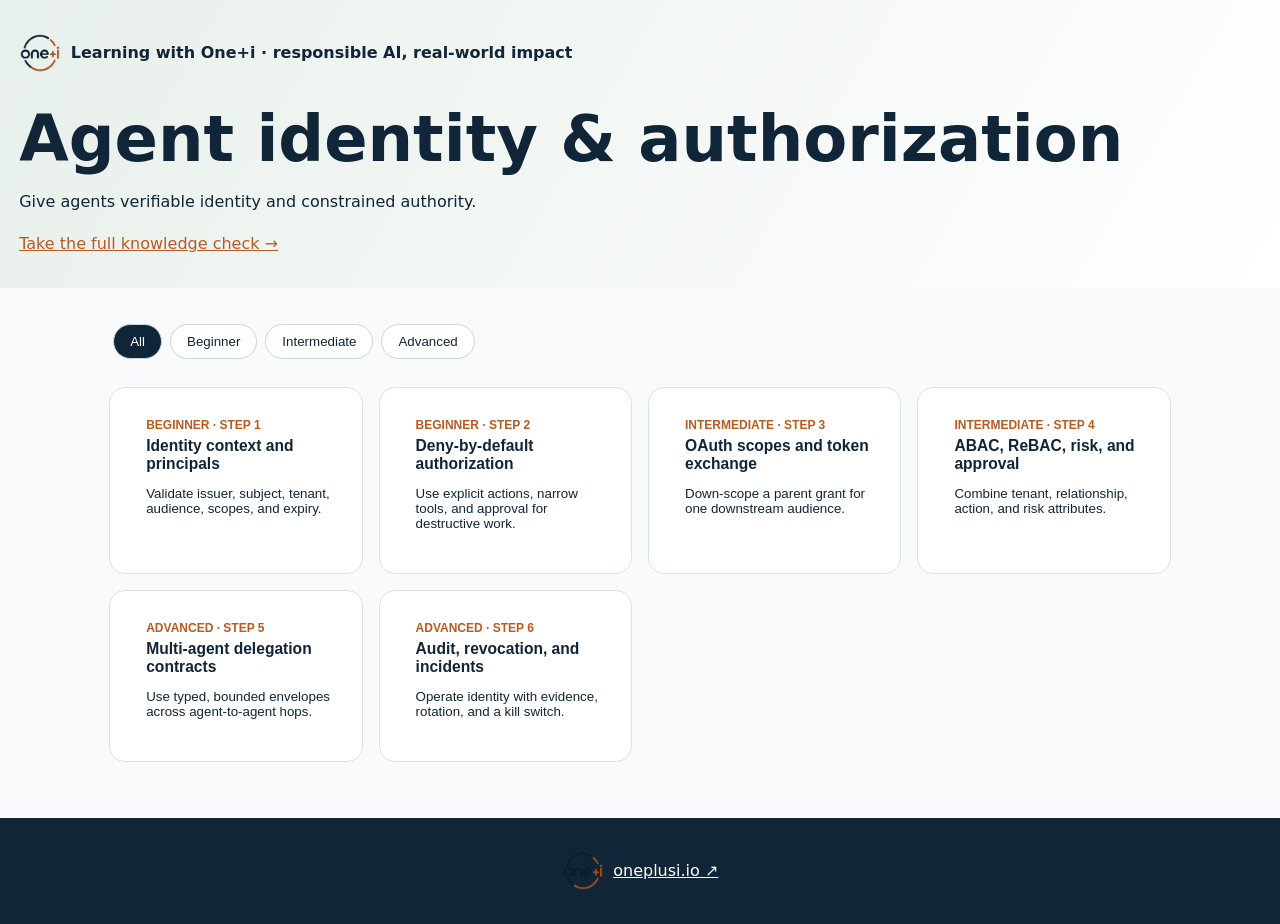
==== hub/index.html @ 68253ec9 "Build agent identity and authorization course" ====
<!doctype html><html lang="en"><head><meta charset="utf-8"><meta name="viewport" content="width=device-width,initial-scale=1"><title>Agent Identity Learning Hub</title><link rel="stylesheet" href="styles.css"></head><body><header><a class="brand" href="https://oneplusi.io"><img src="assets/one-plus-i.png" alt="One+i"> Learning with One+i · responsible AI, real-world impact</a><h1>Agent identity &amp; authorization</h1><p>Give agents verifiable identity and constrained authority.</p><a href="quiz/">Take the full knowledge check →</a></header><main><nav><button class="active" data-level="all">All</button><button data-level="beginner">Beginner</button><button data-level="intermediate">Intermediate</button><button data-level="advanced">Advanced</button></nav><section id="lessons" class="cards"></section><section id="workspace" hidden><span id="level"></span><h2 id="title"></h2><p id="summary"></p><div class="tabs"><button class="active" data-tab="learn">Learn</button><button data-tab="lab">Lab</button><button data-tab="checkpoint">Checkpoint</button></div><article id="learn"></article><article id="lab" hidden></article><article id="checkpoint" hidden></article></section></main><footer><img src="assets/one-plus-i.png" alt="One+i"> <a href="https://oneplusi.io">oneplusi.io ↗</a></footer><script src="lessons.js"></script><script src="app.js"></script></body></html>
---- hub/styles.css ----
:root{--ink:#102537;--accent:#b95a20}*{box-sizing:border-box}body{margin:0;background:#f8fafb;color:var(--ink);font:16px/1.6 system-ui}header,main{max-width:1100px;margin:auto;padding:2rem 1.2rem}header{max-width:none;background:linear-gradient(120deg,#e8f0eb,#fff)}.brand{display:flex;align-items:center;gap:.6rem;color:var(--ink);text-decoration:none;font-weight:600}.brand img,footer img{width:42px;height:42px;object-fit:contain}h1{font-size:clamp(2rem,5vw,4rem);line-height:1.05;margin:2rem 0 .5rem}a{color:var(--accent)}button{border:1px solid #cad6d7;background:white;padding:.55rem 1rem;border-radius:999px;margin:.25rem;cursor:pointer;color:var(--ink)}button.active{background:var(--ink);color:#fff}.cards{display:grid;grid-template-columns:repeat(auto-fit,minmax(250px,1fr));gap:1rem;margin:1.5rem 0}.card{background:#fff;border:1px solid #dae3e3;border-radius:16px;padding:1rem}.card button{border:0;text-align:left;width:100%;border-radius:0}.badge{color:var(--accent);font-size:.75rem;font-weight:800;text-transform:uppercase}.card h3{margin:.3rem 0}.workspace{background:#fff;border:1px solid #d5dfdf;border-radius:18px;padding:1.5rem;scroll-margin-top:1rem}#workspace{padding-bottom:3rem}article{max-width:850px;padding:1rem 0}pre{background:#102537;color:#fff;padding:1rem;border-radius:8px;overflow:auto}.question{border-top:1px solid #ddd;padding:1rem 0}.question label{display:block;border:1px solid #ddd;padding:.4rem;margin:.3rem 0;border-radius:8px}.result{color:var(--accent);font-weight:700}footer{display:flex;align-items:center;justify-content:center;gap:.6rem;padding:2rem;background:#102537;color:#fff}footer a{color:#fff}
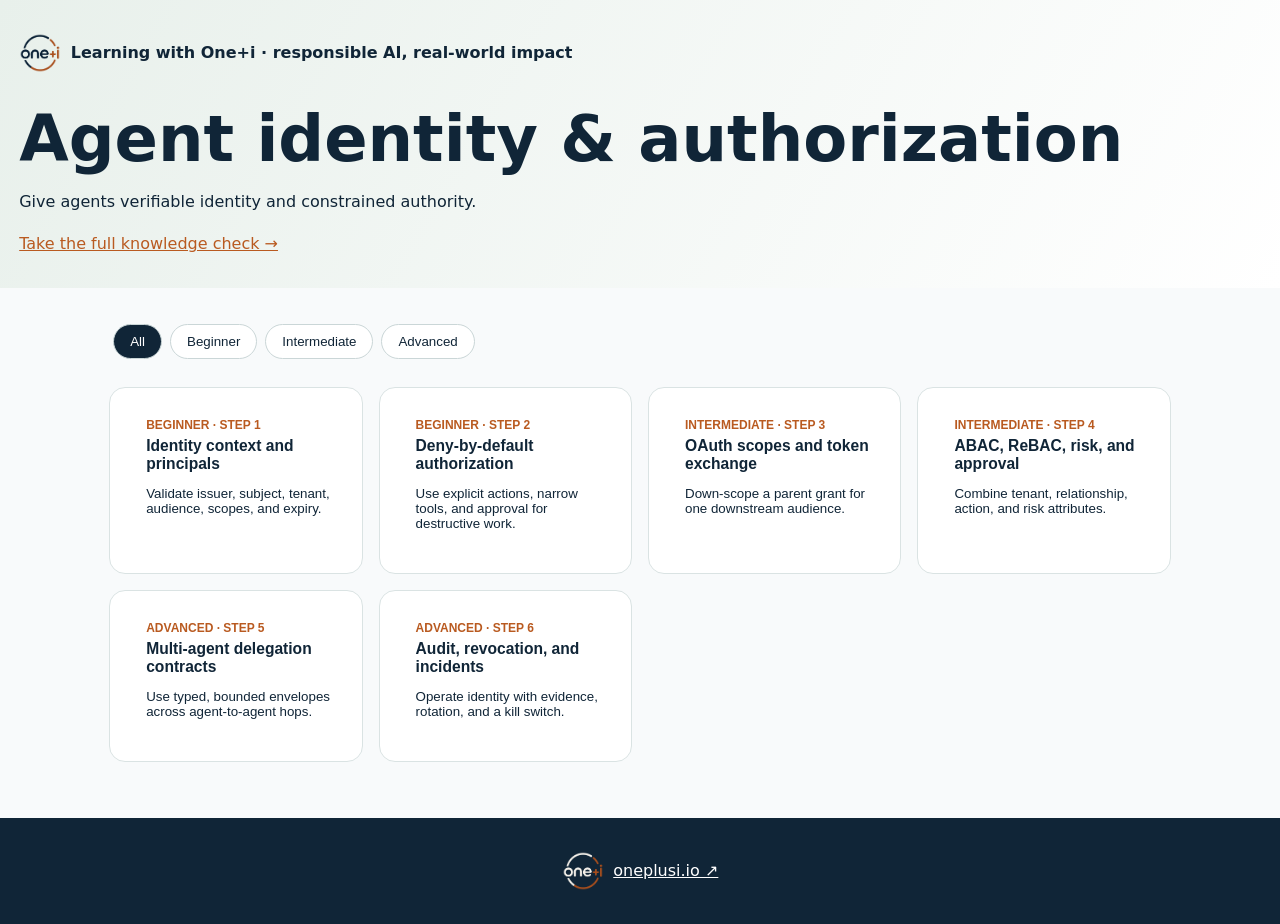
==== commit d11fea17: "Use light One+i mark on dark footers" ====
--- a/hub/index.html
+++ b/hub/index.html
@@ -1 +1 @@
-<!doctype html><html lang="en"><head><meta charset="utf-8"><meta name="viewport" content="width=device-width,initial-scale=1"><title>Agent Identity Learning Hub</title><link rel="stylesheet" href="styles.css"></head><body><header><a class="brand" href="https://oneplusi.io"><img src="assets/one-plus-i.png" alt="One+i"> Learning with One+i · responsible AI, real-world impact</a><h1>Agent identity &amp; authorization</h1><p>Give agents verifiable identity and constrained authority.</p><a href="quiz/">Take the full knowledge check →</a></header><main><nav><button class="active" data-level="all">All</button><button data-level="beginner">Beginner</button><button data-level="intermediate">Intermediate</button><button data-level="advanced">Advanced</button></nav><section id="lessons" class="cards"></section><section id="workspace" hidden><span id="level"></span><h2 id="title"></h2><p id="summary"></p><div class="tabs"><button class="active" data-tab="learn">Learn</button><button data-tab="lab">Lab</button><button data-tab="checkpoint">Checkpoint</button></div><article id="learn"></article><article id="lab" hidden></article><article id="checkpoint" hidden></article></section></main><footer><img src="assets/one-plus-i.png" alt="One+i"> <a href="https://oneplusi.io">oneplusi.io ↗</a></footer><script src="lessons.js"></script><script src="app.js"></script></body></html>
+<!doctype html><html lang="en"><head><meta charset="utf-8"><meta name="viewport" content="width=device-width,initial-scale=1"><title>Agent Identity Learning Hub</title><link rel="stylesheet" href="styles.css"></head><body><header><a class="brand" href="https://oneplusi.io"><img src="assets/one-plus-i.png" alt="One+i"> Learning with One+i · responsible AI, real-world impact</a><h1>Agent identity &amp; authorization</h1><p>Give agents verifiable identity and constrained authority.</p><a href="quiz/">Take the full knowledge check →</a></header><main><nav><button class="active" data-level="all">All</button><button data-level="beginner">Beginner</button><button data-level="intermediate">Intermediate</button><button data-level="advanced">Advanced</button></nav><section id="lessons" class="cards"></section><section id="workspace" hidden><span id="level"></span><h2 id="title"></h2><p id="summary"></p><div class="tabs"><button class="active" data-tab="learn">Learn</button><button data-tab="lab">Lab</button><button data-tab="checkpoint">Checkpoint</button></div><article id="learn"></article><article id="lab" hidden></article><article id="checkpoint" hidden></article></section></main><footer><img src="assets/one-plus-i-light.png" alt="One+i"> <a href="https://oneplusi.io">oneplusi.io ↗</a></footer><script src="lessons.js"></script><script src="app.js"></script></body></html>
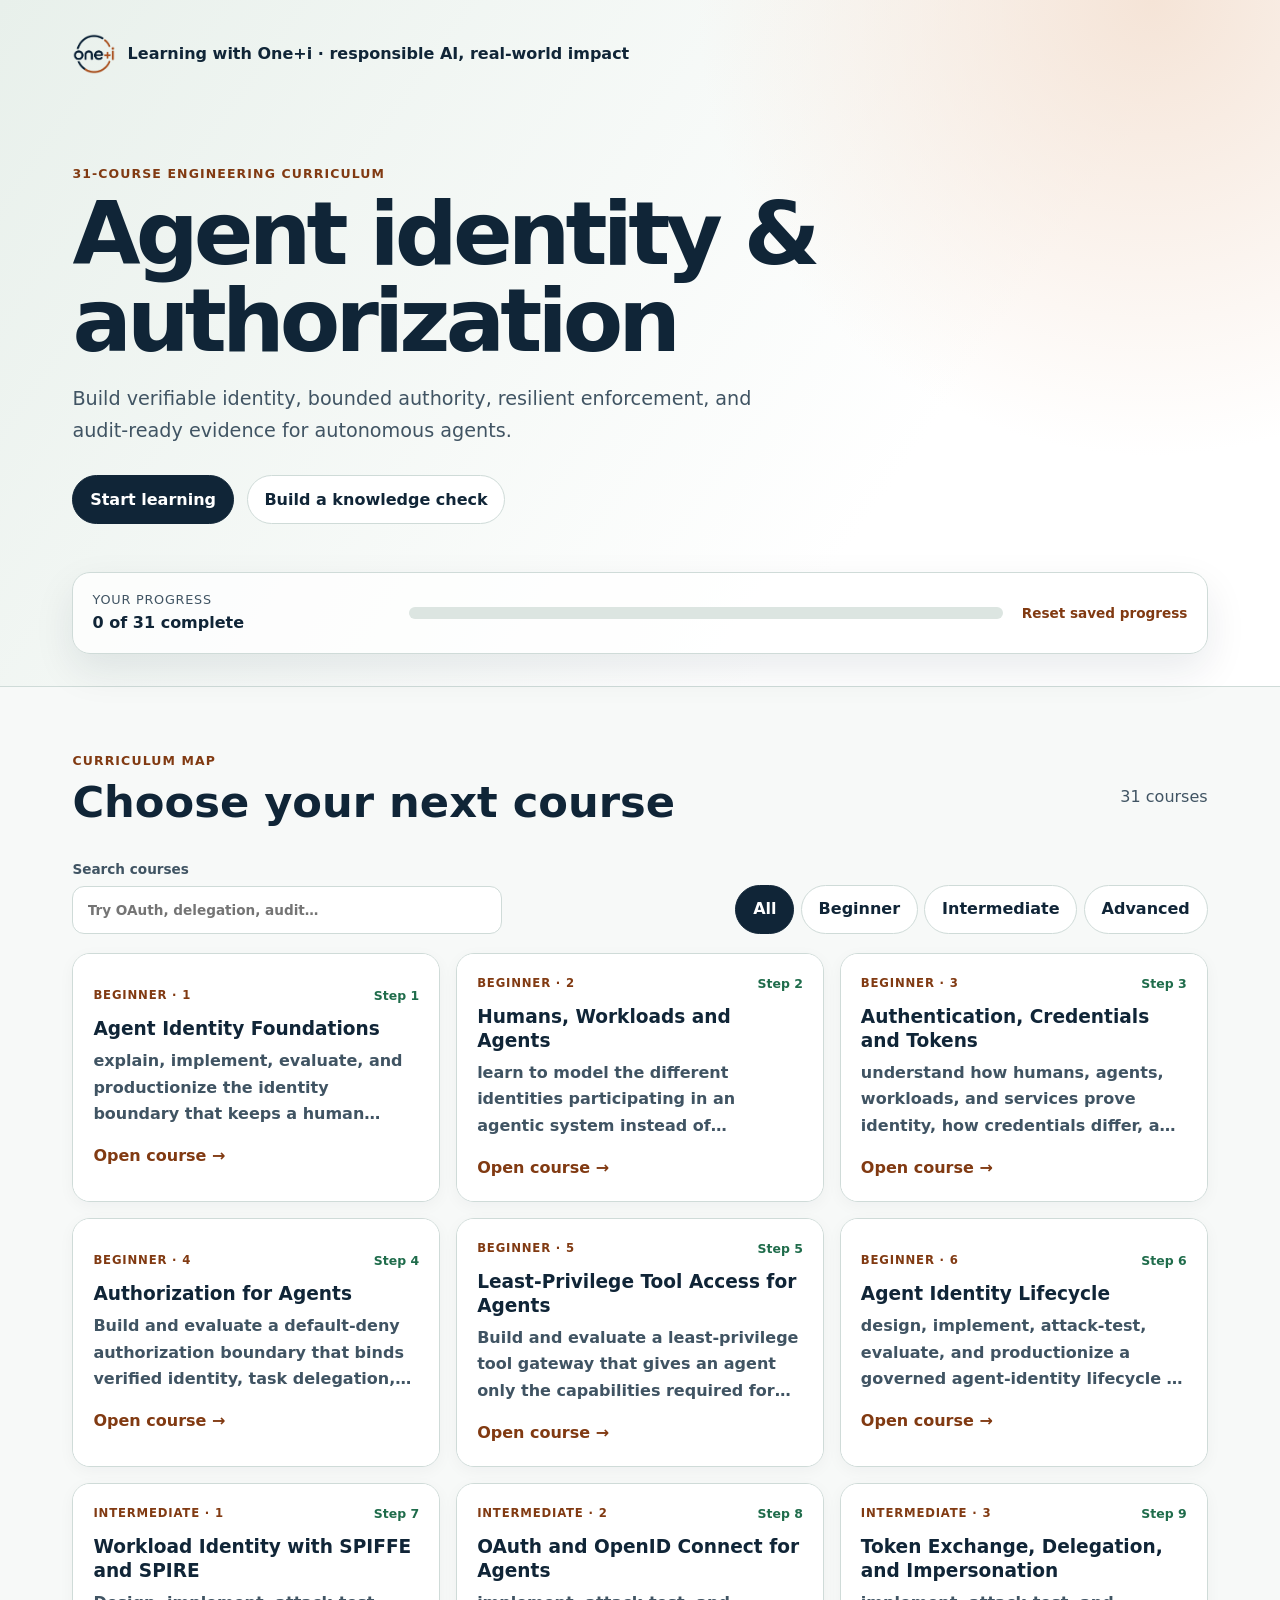
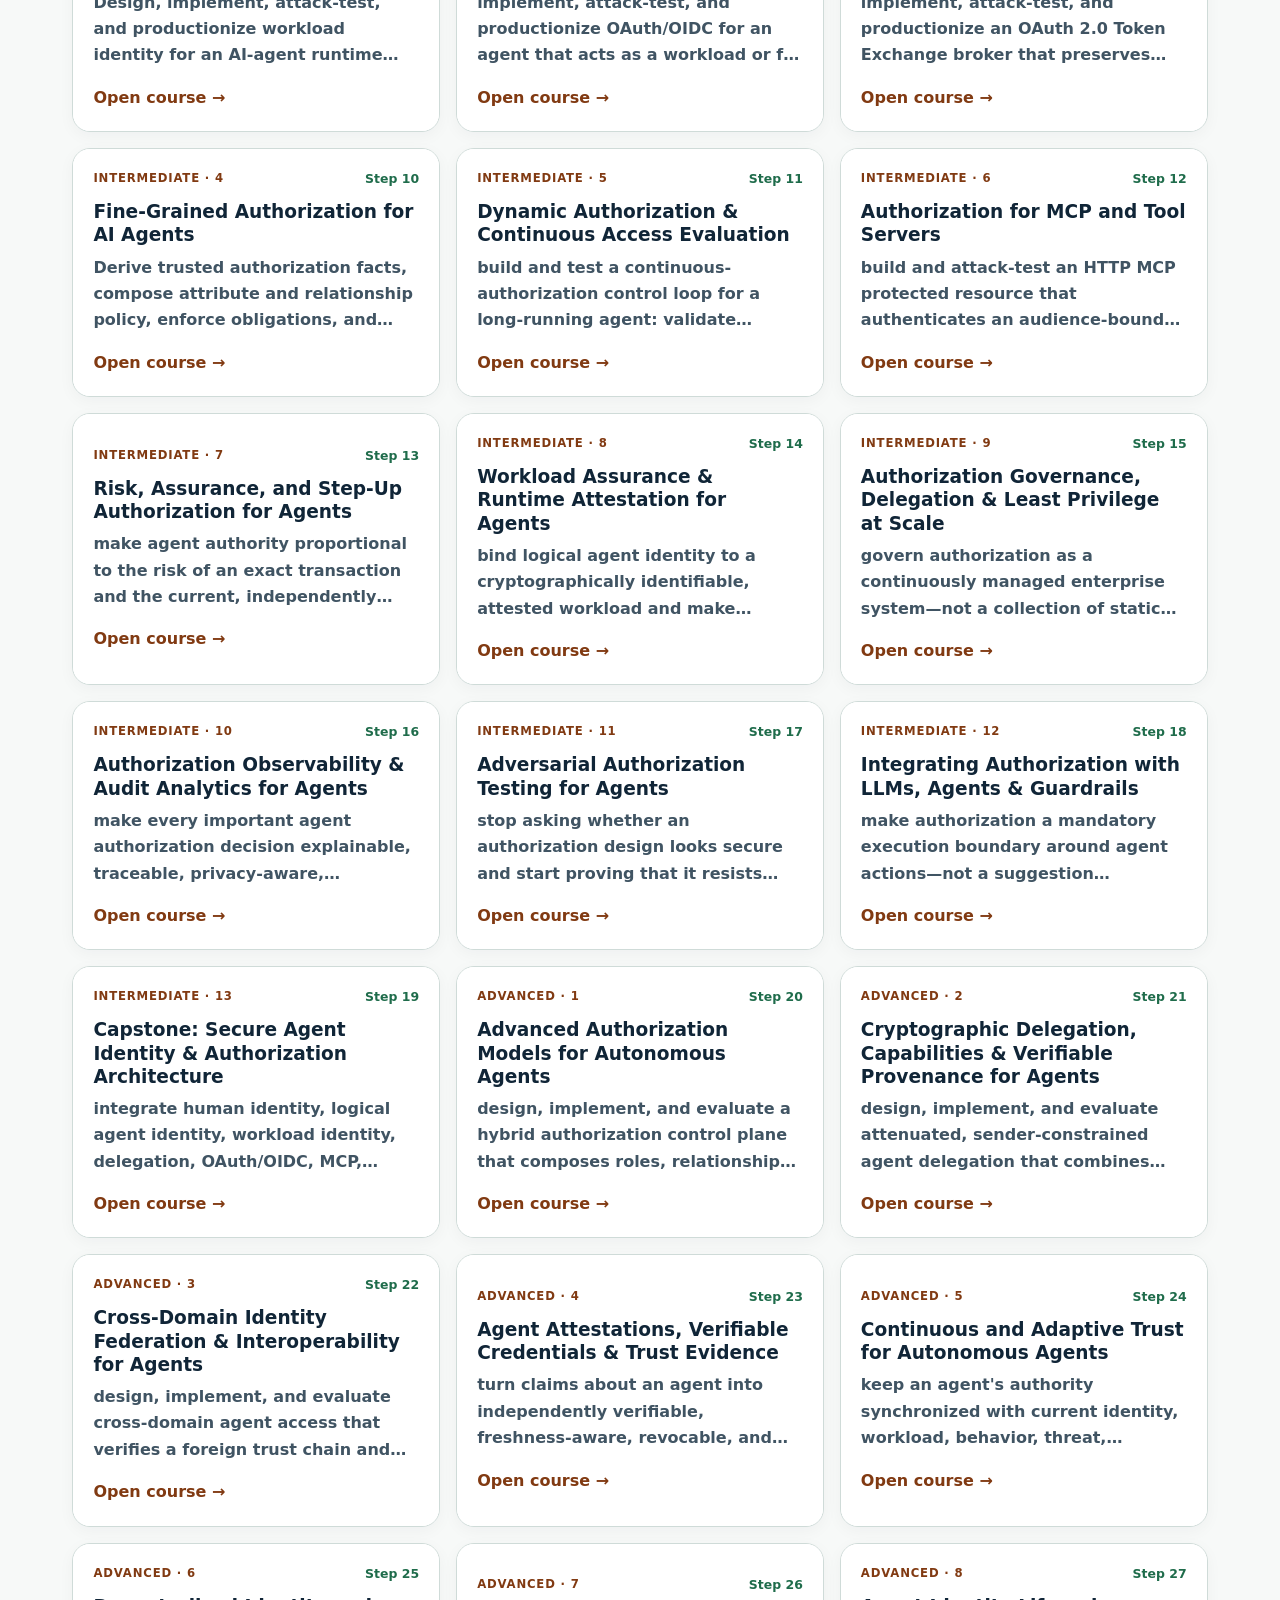
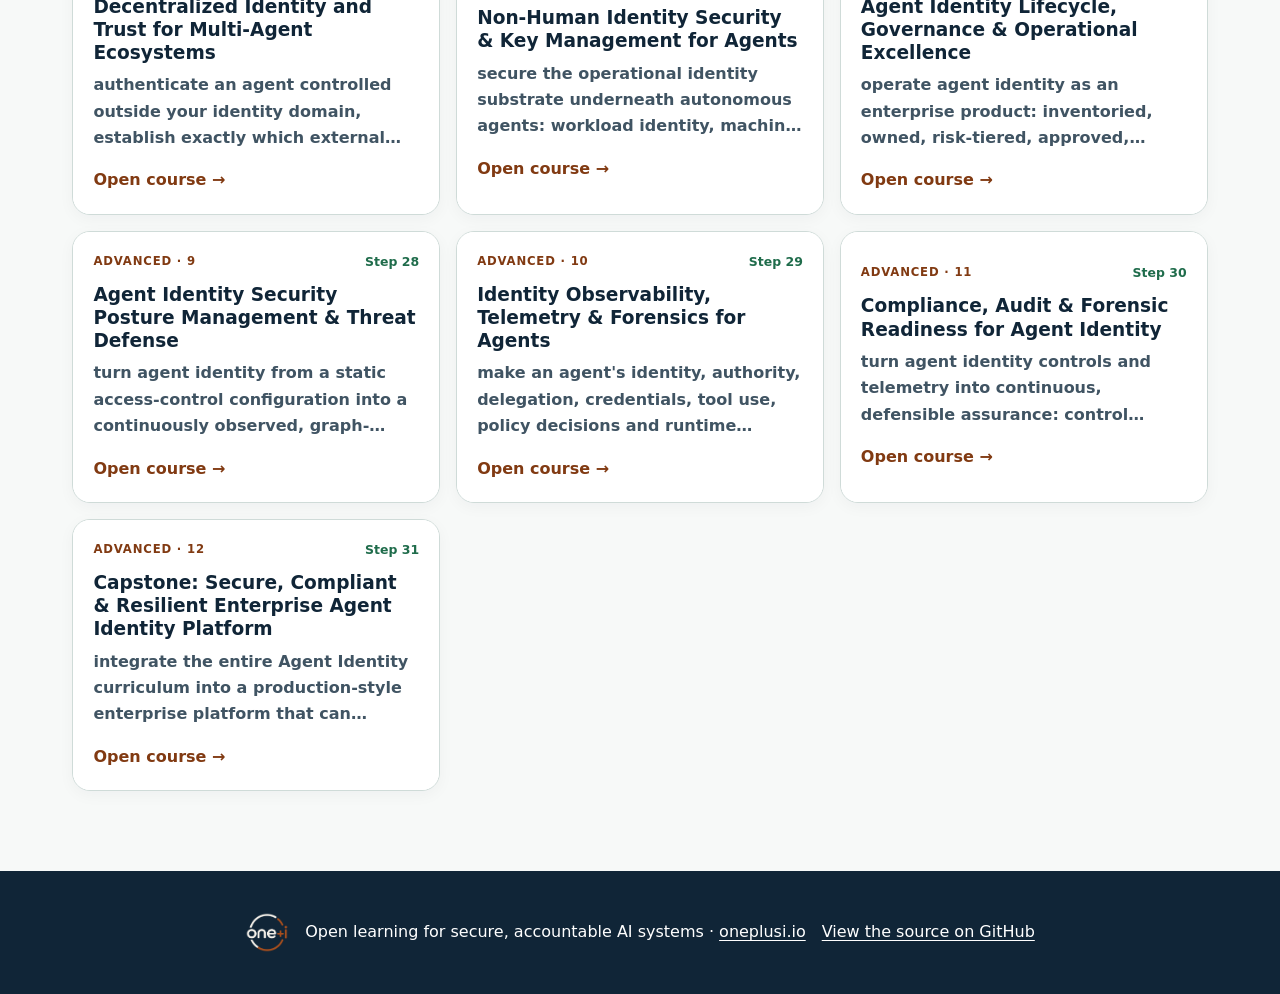
==== commit f3117e4a: "Improve learning hub and quiz experience" ====
--- a/hub/index.html
+++ b/hub/index.html
@@ -1 +1,94 @@
-<!doctype html><html lang="en"><head><meta charset="utf-8"><meta name="viewport" content="width=device-width,initial-scale=1"><title>Agent Identity Learning Hub</title><link rel="stylesheet" href="styles.css"></head><body><header><a class="brand" href="https://oneplusi.io"><img src="assets/one-plus-i.png" alt="One+i"> Learning with One+i · responsible AI, real-world impact</a><h1>Agent identity &amp; authorization</h1><p>Give agents verifiable identity and constrained authority.</p><a href="quiz/">Take the full knowledge check →</a></header><main><nav><button class="active" data-level="all">All</button><button data-level="beginner">Beginner</button><button data-level="intermediate">Intermediate</button><button data-level="advanced">Advanced</button></nav><section id="lessons" class="cards"></section><section id="workspace" hidden><span id="level"></span><h2 id="title"></h2><p id="summary"></p><div class="tabs"><button class="active" data-tab="learn">Learn</button><button data-tab="lab">Lab</button><button data-tab="checkpoint">Checkpoint</button></div><article id="learn"></article><article id="lab" hidden></article><article id="checkpoint" hidden></article></section></main><footer><img src="assets/one-plus-i-light.png" alt="One+i"> <a href="https://oneplusi.io">oneplusi.io ↗</a></footer><script src="lessons.js"></script><script src="app.js"></script></body></html>
+<!doctype html>
+<html lang="en">
+  <head>
+    <meta charset="utf-8">
+    <meta name="viewport" content="width=device-width, initial-scale=1">
+    <meta name="description" content="A practical, source-backed curriculum for engineering secure agent identity and authorization systems.">
+    <title>Agent Identity Learning Hub</title>
+    <link rel="stylesheet" href="styles.css">
+  </head>
+  <body>
+    <a class="skip-link" href="#curriculum">Skip to curriculum</a>
+    <header class="hero">
+      <div class="hero-inner">
+        <a class="brand" href="https://oneplusi.io">
+          <img src="assets/one-plus-i.png" alt="One+i">
+          <span>Learning with One+i · responsible AI, real-world impact</span>
+        </a>
+        <div class="hero-copy">
+          <p class="eyebrow">31-course engineering curriculum</p>
+          <h1>Agent identity &amp; authorization</h1>
+          <p>Build verifiable identity, bounded authority, resilient enforcement, and audit-ready evidence for autonomous agents.</p>
+          <div class="hero-actions">
+            <button class="primary" id="continue" type="button">Start learning</button>
+            <a class="button-link" href="quiz/">Build a knowledge check</a>
+          </div>
+        </div>
+        <section class="progress-card" aria-labelledby="progress-title">
+          <div>
+            <p id="progress-title">Your progress</p>
+            <strong id="progress-count">0 of 31 complete</strong>
+          </div>
+          <progress id="progress" value="0" max="31">0%</progress>
+          <button class="text-button" id="reset-progress" type="button">Reset saved progress</button>
+        </section>
+      </div>
+    </header>
+
+    <main id="curriculum">
+      <section class="catalog" aria-labelledby="catalog-title">
+        <div class="section-heading">
+          <div>
+            <p class="eyebrow">Curriculum map</p>
+            <h2 id="catalog-title">Choose your next course</h2>
+          </div>
+          <p id="result-count" aria-live="polite"></p>
+        </div>
+        <div class="controls">
+          <label class="search">
+            <span>Search courses</span>
+            <input id="search" type="search" placeholder="Try OAuth, delegation, audit…" autocomplete="off">
+          </label>
+          <div class="level-filters" aria-label="Filter by level">
+            <button class="active" type="button" data-level="all" aria-pressed="true">All</button>
+            <button type="button" data-level="beginner" aria-pressed="false">Beginner</button>
+            <button type="button" data-level="intermediate" aria-pressed="false">Intermediate</button>
+            <button type="button" data-level="advanced" aria-pressed="false">Advanced</button>
+          </div>
+        </div>
+        <div id="lessons" class="cards"></div>
+        <p id="empty-state" class="empty-state" hidden>No courses match those filters. Try a broader search.</p>
+      </section>
+
+      <section id="workspace" class="workspace" aria-labelledby="title" hidden>
+        <div class="course-nav">
+          <button id="previous-course" type="button">← Previous</button>
+          <span id="position"></span>
+          <button id="next-course" type="button">Next →</button>
+        </div>
+        <p id="level" class="eyebrow"></p>
+        <h2 id="title"></h2>
+        <p id="summary" class="course-summary"></p>
+        <button id="complete-course" class="complete-button" type="button"></button>
+
+        <div class="tabs" role="tablist" aria-label="Course resources">
+          <button id="tab-learn" class="active" role="tab" type="button" data-tab="learn" aria-selected="true" aria-controls="learn">Learn</button>
+          <button id="tab-lab" role="tab" type="button" data-tab="lab" aria-selected="false" aria-controls="lab" tabindex="-1">Lab</button>
+          <button id="tab-checkpoint" role="tab" type="button" data-tab="checkpoint" aria-selected="false" aria-controls="checkpoint" tabindex="-1">Checkpoint</button>
+        </div>
+        <article id="learn" role="tabpanel" aria-labelledby="tab-learn"></article>
+        <article id="lab" role="tabpanel" aria-labelledby="tab-lab" hidden></article>
+        <article id="checkpoint" role="tabpanel" aria-labelledby="tab-checkpoint" hidden></article>
+      </section>
+      <p id="status" class="sr-only" aria-live="polite"></p>
+    </main>
+
+    <footer>
+      <img src="assets/one-plus-i-light.png" alt="One+i">
+      <p>Open learning for secure, accountable AI systems · <a href="https://oneplusi.io">oneplusi.io</a></p>
+      <a href="https://github.com/mahsa-teimourikia/agent-identity">View the source on GitHub</a>
+    </footer>
+    <script src="lessons.js"></script>
+    <script src="app.js"></script>
+  </body>
+</html>
--- a/hub/styles.css
+++ b/hub/styles.css
@@ -1 +1,107 @@
-:root{--ink:#102537;--accent:#b95a20}*{box-sizing:border-box}body{margin:0;background:#f8fafb;color:var(--ink);font:16px/1.6 system-ui}header,main{max-width:1100px;margin:auto;padding:2rem 1.2rem}header{max-width:none;background:linear-gradient(120deg,#e8f0eb,#fff)}.brand{display:flex;align-items:center;gap:.6rem;color:var(--ink);text-decoration:none;font-weight:600}.brand img,footer img{width:42px;height:42px;object-fit:contain}h1{font-size:clamp(2rem,5vw,4rem);line-height:1.05;margin:2rem 0 .5rem}a{color:var(--accent)}button{border:1px solid #cad6d7;background:white;padding:.55rem 1rem;border-radius:999px;margin:.25rem;cursor:pointer;color:var(--ink)}button.active{background:var(--ink);color:#fff}.cards{display:grid;grid-template-columns:repeat(auto-fit,minmax(250px,1fr));gap:1rem;margin:1.5rem 0}.card{background:#fff;border:1px solid #dae3e3;border-radius:16px;padding:1rem}.card button{border:0;text-align:left;width:100%;border-radius:0}.badge{color:var(--accent);font-size:.75rem;font-weight:800;text-transform:uppercase}.card h3{margin:.3rem 0}.workspace{background:#fff;border:1px solid #d5dfdf;border-radius:18px;padding:1.5rem;scroll-margin-top:1rem}#workspace{padding-bottom:3rem}article{max-width:850px;padding:1rem 0}pre{background:#102537;color:#fff;padding:1rem;border-radius:8px;overflow:auto}.question{border-top:1px solid #ddd;padding:1rem 0}.question label{display:block;border:1px solid #ddd;padding:.4rem;margin:.3rem 0;border-radius:8px}.result{color:var(--accent);font-weight:700}footer{display:flex;align-items:center;justify-content:center;gap:.6rem;padding:2rem;background:#102537;color:#fff}footer a{color:#fff}
+:root {
+  --ink: #102537;
+  --ink-soft: #405463;
+  --accent: #a84f1d;
+  --accent-dark: #813a12;
+  --sage: #e8f0eb;
+  --paper: #f7f9f8;
+  --white: #fff;
+  --line: #cfdbd8;
+  --success: #1f6c4b;
+  --shadow: 0 16px 40px rgb(16 37 55 / 9%);
+}
+
+* { box-sizing: border-box; }
+html { scroll-behavior: smooth; }
+body { margin: 0; background: var(--paper); color: var(--ink); font: 16px/1.65 Inter, ui-sans-serif, system-ui, sans-serif; }
+button, input { font: inherit; }
+button, a { -webkit-tap-highlight-color: transparent; }
+a { color: var(--accent-dark); text-underline-offset: 3px; }
+a:hover { text-decoration-thickness: 2px; }
+button:focus-visible, a:focus-visible, input:focus-visible { outline: 3px solid #e59a61; outline-offset: 3px; }
+.skip-link { position: fixed; left: 1rem; top: -5rem; z-index: 10; background: var(--white); padding: .7rem 1rem; border-radius: .5rem; }
+.skip-link:focus { top: 1rem; }
+
+.hero { background: radial-gradient(circle at 90% 0%, #f5e4d7 0, transparent 34%), linear-gradient(125deg, var(--sage), #fff 70%); border-bottom: 1px solid var(--line); }
+.hero-inner, main { max-width: 1180px; margin: auto; padding: 2rem 1.4rem; }
+.brand { display: inline-flex; align-items: center; gap: .7rem; color: var(--ink); font-weight: 700; text-decoration: none; }
+.brand img, footer img { width: 44px; height: 44px; object-fit: contain; }
+.hero-copy { max-width: 800px; padding: 5rem 0 3rem; }
+.eyebrow { margin: 0 0 .4rem; color: var(--accent-dark); font-size: .78rem; font-weight: 800; letter-spacing: .09em; text-transform: uppercase; }
+h1 { max-width: 850px; margin: 0 0 1rem; font-size: clamp(2.6rem, 7vw, 5.5rem); line-height: .98; letter-spacing: -.055em; }
+h2 { margin: 0; font-size: clamp(1.7rem, 4vw, 2.7rem); line-height: 1.12; }
+h3 { line-height: 1.25; }
+.hero-copy > p:not(.eyebrow) { max-width: 700px; color: var(--ink-soft); font-size: 1.2rem; }
+.hero-actions { display: flex; flex-wrap: wrap; gap: .8rem; margin-top: 1.8rem; }
+
+button, .button-link { min-height: 44px; border: 1px solid var(--line); border-radius: 999px; background: var(--white); color: var(--ink); cursor: pointer; padding: .65rem 1.05rem; font-weight: 700; text-decoration: none; }
+button:hover, .button-link:hover { border-color: var(--accent); }
+button:disabled { cursor: not-allowed; opacity: .45; }
+.primary { border-color: var(--ink); background: var(--ink); color: var(--white); }
+.text-button { min-height: auto; border: 0; background: transparent; color: var(--accent-dark); padding: 0; font-size: .85rem; }
+.progress-card { display: grid; grid-template-columns: minmax(200px, 1fr) minmax(180px, 2fr) auto; align-items: center; gap: 1.2rem; background: rgb(255 255 255 / 78%); border: 1px solid var(--line); border-radius: 18px; padding: 1rem 1.2rem; box-shadow: var(--shadow); }
+.progress-card p { margin: 0; color: var(--ink-soft); font-size: .8rem; text-transform: uppercase; letter-spacing: .06em; }
+progress { width: 100%; height: 12px; border: 0; border-radius: 99px; overflow: hidden; accent-color: var(--success); }
+progress::-webkit-progress-bar { background: #dce5e1; }
+progress::-webkit-progress-value { background: var(--success); }
+
+main { padding-top: 4rem; padding-bottom: 5rem; }
+.section-heading { display: flex; align-items: end; justify-content: space-between; gap: 1rem; }
+.section-heading > p { color: var(--ink-soft); }
+.controls { display: flex; align-items: end; justify-content: space-between; gap: 1rem; margin: 2rem 0 1.2rem; }
+.search { display: grid; gap: .35rem; width: min(100%, 430px); color: var(--ink-soft); font-size: .85rem; font-weight: 700; }
+.search input { min-height: 48px; border: 1px solid var(--line); border-radius: 12px; background: var(--white); color: var(--ink); padding: .7rem .9rem; }
+.level-filters { display: flex; flex-wrap: wrap; justify-content: end; gap: .4rem; }
+.level-filters button.active, .tabs button.active { border-color: var(--ink); background: var(--ink); color: var(--white); }
+.cards { display: grid; grid-template-columns: repeat(auto-fill, minmax(min(100%, 320px), 1fr)); gap: 1rem; }
+.card { min-width: 0; border: 1px solid var(--line); border-radius: 18px; background: var(--white); box-shadow: 0 4px 16px rgb(16 37 55 / 4%); overflow: hidden; }
+.card:hover { border-color: #9aafaa; box-shadow: var(--shadow); transform: translateY(-2px); }
+.card.selected { border-color: var(--accent); box-shadow: 0 0 0 2px rgb(168 79 29 / 12%); }
+.card.complete { background: linear-gradient(150deg, #fff, #eff8f3); }
+.card button { width: 100%; min-height: 100%; border: 0; border-radius: 0; padding: 1.25rem; text-align: left; }
+.card-top { display: flex; justify-content: space-between; gap: .7rem; }
+.badge { color: var(--accent-dark); font-size: .73rem; font-weight: 800; letter-spacing: .07em; text-transform: uppercase; }
+.completion { color: var(--success); font-size: .78rem; font-weight: 800; }
+.card h3 { margin: .65rem 0 .5rem; font-size: 1.16rem; }
+.card p { display: -webkit-box; margin: 0 0 1rem; color: var(--ink-soft); overflow: hidden; -webkit-box-orient: vertical; -webkit-line-clamp: 3; }
+.open-label { color: var(--accent-dark); font-weight: 800; }
+.empty-state { border: 1px dashed var(--line); border-radius: 16px; padding: 2rem; text-align: center; }
+
+.workspace { margin-top: 4rem; scroll-margin-top: 1rem; border: 1px solid var(--line); border-radius: 22px; background: var(--white); padding: clamp(1.2rem, 4vw, 2.4rem); box-shadow: var(--shadow); }
+.course-nav { display: grid; grid-template-columns: 1fr auto 1fr; align-items: center; gap: .6rem; margin-bottom: 2rem; }
+.course-nav button:last-child { justify-self: end; }
+.course-nav span { color: var(--ink-soft); font-weight: 800; }
+.course-summary { max-width: 850px; color: var(--ink-soft); font-size: 1.08rem; }
+.complete-button[aria-pressed="true"] { border-color: var(--success); color: var(--success); background: #f0faf5; }
+.tabs { display: flex; gap: .4rem; margin-top: 2.2rem; border-bottom: 1px solid var(--line); padding-bottom: .8rem; }
+[role="tabpanel"] { max-width: 900px; padding: 1.2rem 0 .5rem; }
+[role="tabpanel"] li { margin: .45rem 0; }
+.reference-list, .resource-links { padding-left: 1.2rem; }
+pre { overflow: auto; border-radius: 12px; background: var(--ink); color: #f3f7f5; padding: 1rem; }
+.muted { color: var(--ink-soft); font-size: .9rem; }
+.question { border: 0; padding: 0; margin: 1.2rem 0; }
+.question legend { margin-bottom: 1rem; font-weight: 800; font-size: 1.05rem; }
+.question label { display: flex; align-items: flex-start; gap: .65rem; margin: .55rem 0; border: 1px solid var(--line); border-radius: 10px; padding: .75rem; cursor: pointer; }
+.question label:has(input:checked) { border-color: var(--accent); background: #fff8f2; }
+.question input { margin-top: .35rem; accent-color: var(--accent); }
+.feedback { border-left: 4px solid var(--line); padding-left: .8rem; }
+.feedback.success { border-color: var(--success); color: var(--success); }
+.feedback.warning { border-color: var(--accent); color: var(--accent-dark); }
+.sr-only { position: absolute; width: 1px; height: 1px; padding: 0; margin: -1px; overflow: hidden; clip: rect(0, 0, 0, 0); white-space: nowrap; border: 0; }
+
+footer { display: flex; flex-wrap: wrap; align-items: center; justify-content: center; gap: 1rem; background: var(--ink); color: var(--white); padding: 2rem 1.2rem; text-align: center; }
+footer a { color: var(--white); }
+
+@media (max-width: 760px) {
+  .hero-copy { padding: 3.5rem 0 2rem; }
+  .progress-card { grid-template-columns: 1fr; }
+  .controls { align-items: stretch; flex-direction: column; }
+  .level-filters { justify-content: start; }
+  .section-heading { align-items: start; flex-direction: column; }
+  .tabs { overflow-x: auto; }
+  .course-nav button { padding-inline: .7rem; }
+}
+
+@media (prefers-reduced-motion: reduce) {
+  *, *::before, *::after { scroll-behavior: auto !important; transition: none !important; }
+}
